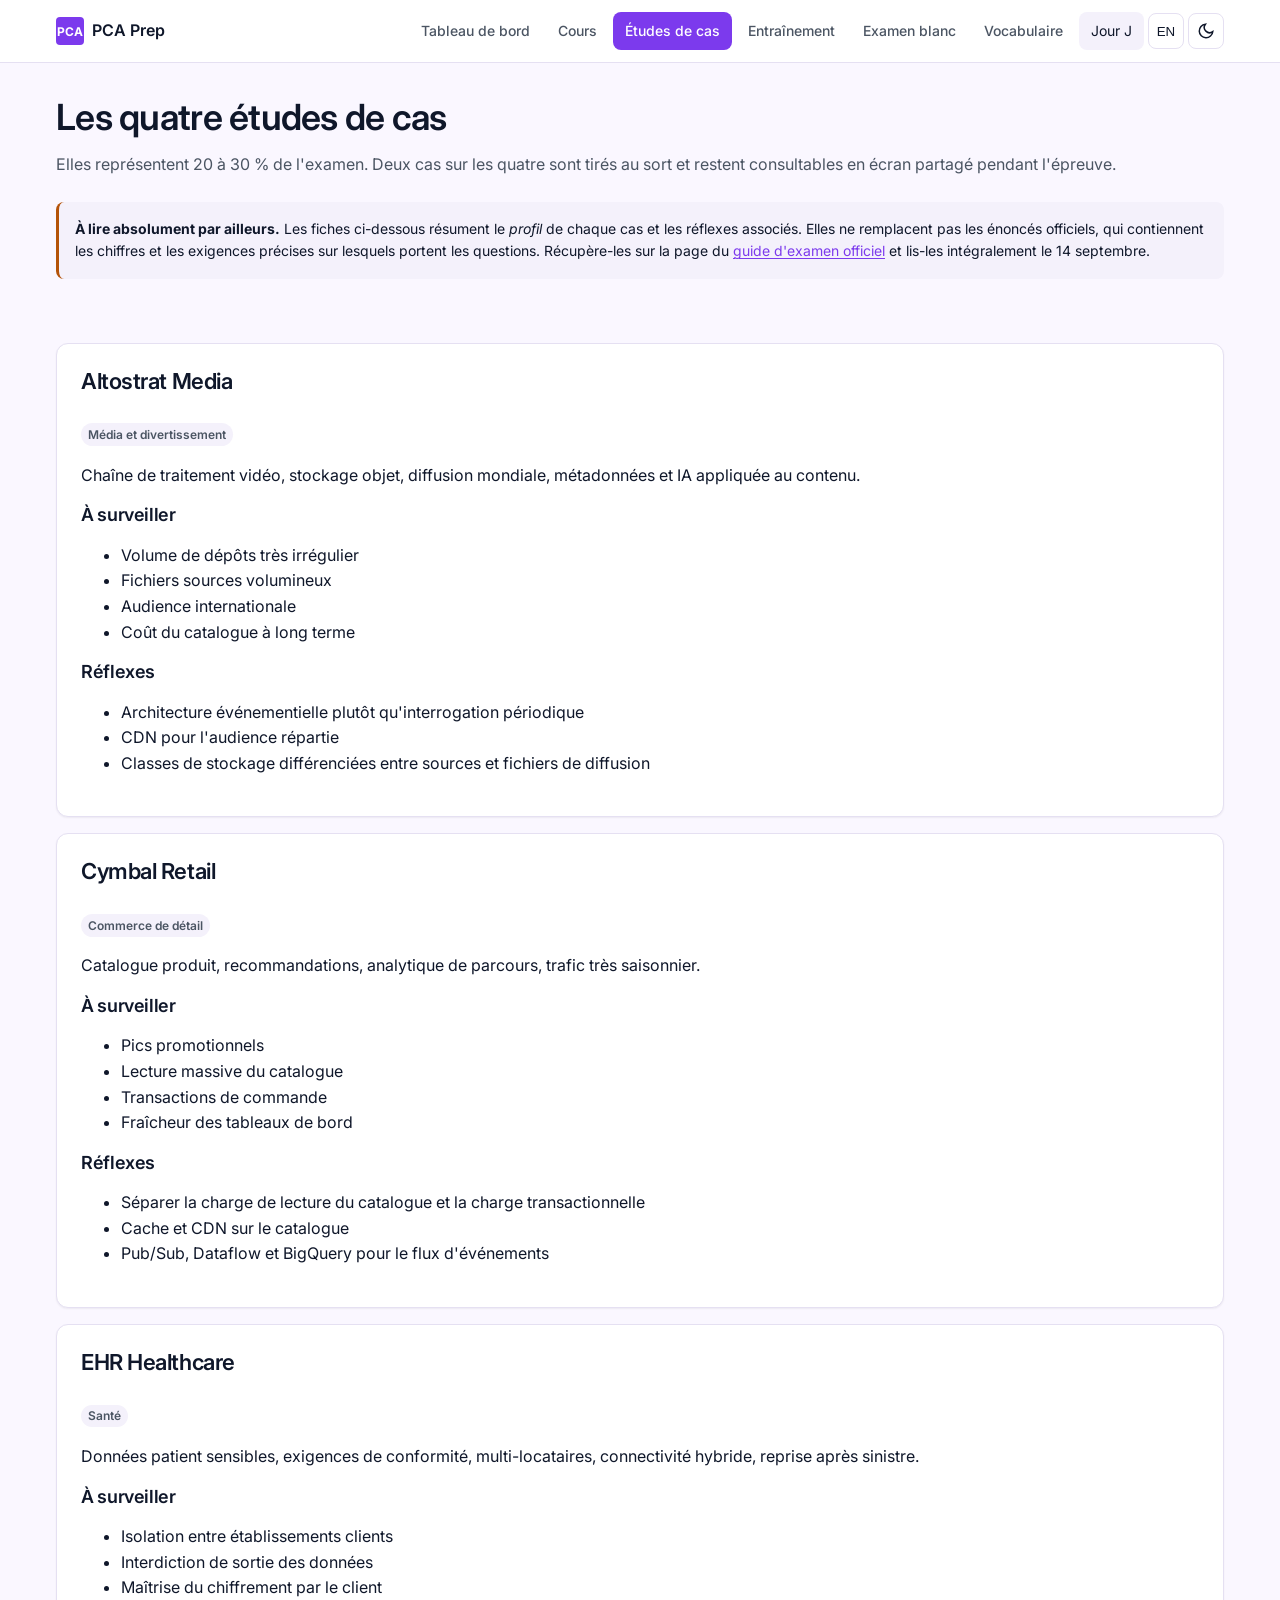
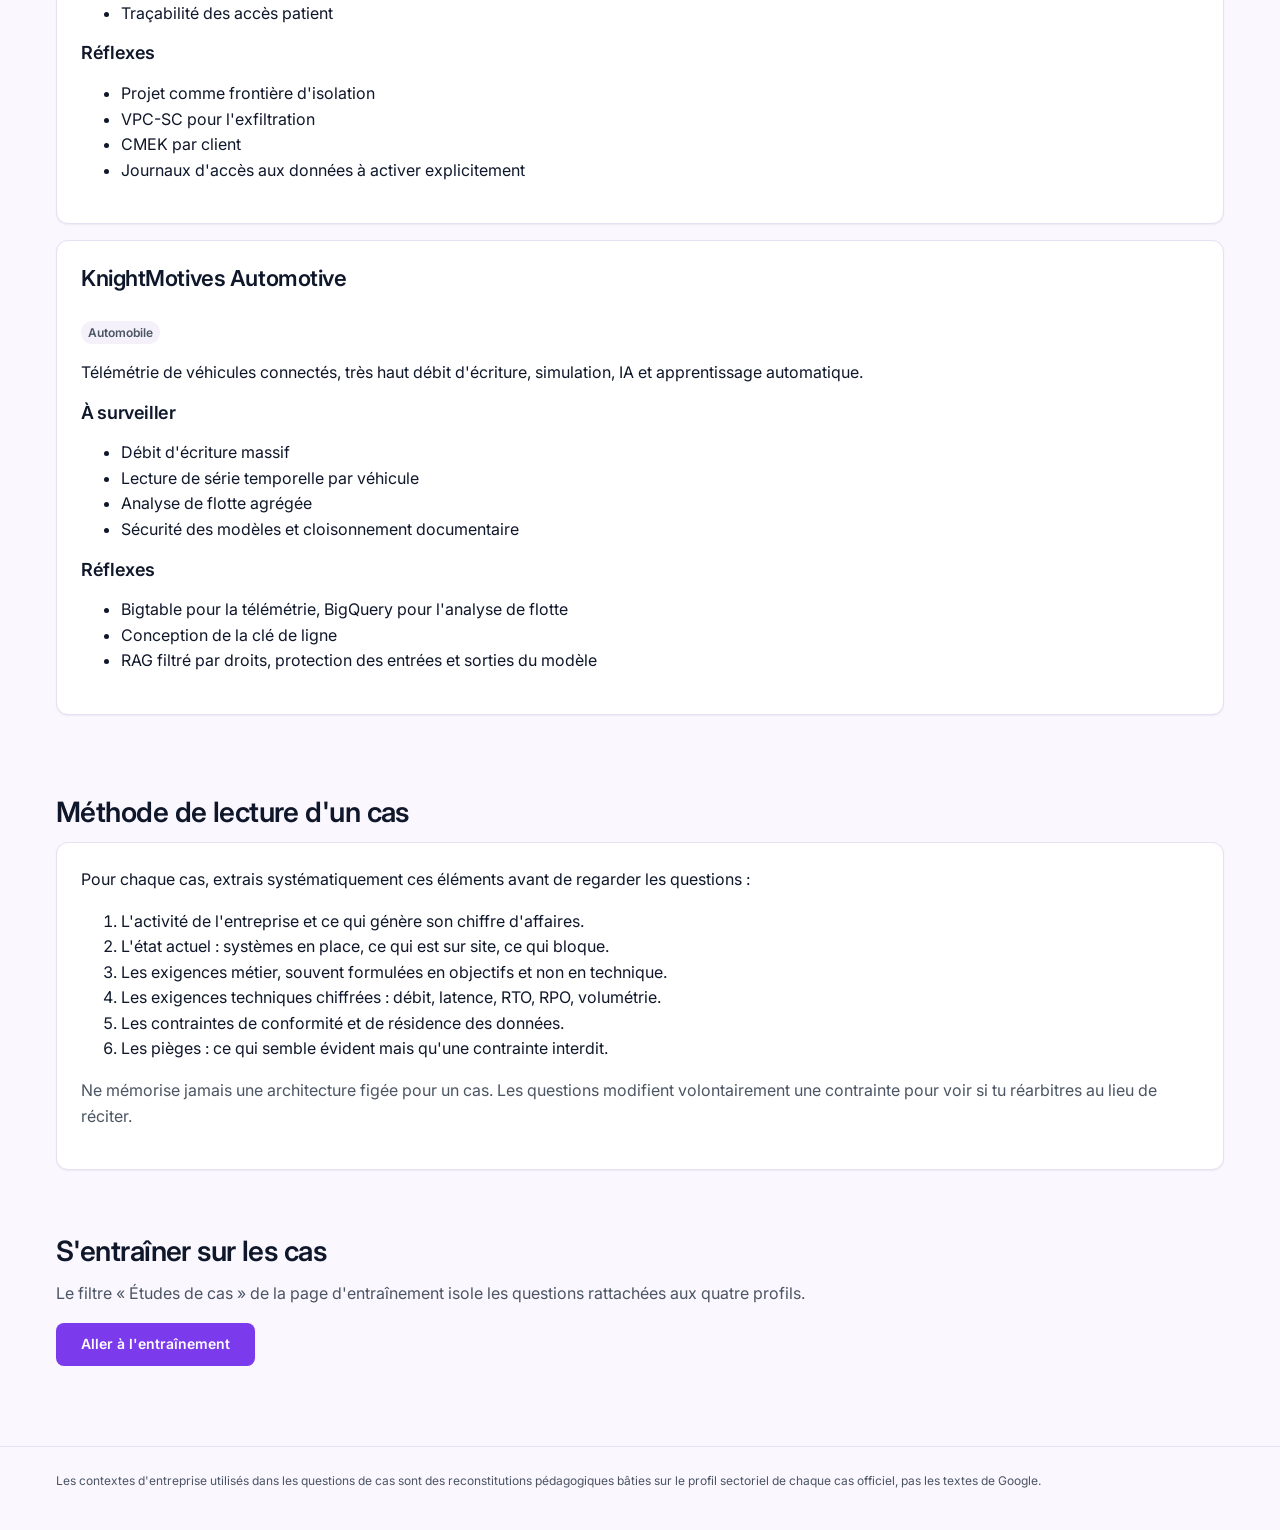
==== cas.html @ 99f2a823 "Site de préparation à la certification Google Cloud Professional Cloud Architect Site statique sans " ====
<!DOCTYPE html>
<html lang="fr" data-theme="light">
<head>
<meta charset="utf-8">
<meta name="viewport" content="width=device-width, initial-scale=1">
<title>PCA Prep — Études de cas</title>
<link rel="preconnect" href="https://fonts.googleapis.com">
<link rel="preconnect" href="https://fonts.gstatic.com" crossorigin>
<link rel="stylesheet" href="https://fonts.googleapis.com/css2?family=Inter:wght@400;500;600;700&display=swap">
<link rel="stylesheet" href="assets/css/style.css">
</head>
<body>
<a class="skip-link" href="#main">Aller au contenu</a>

<header class="site-header">
  <div class="site-header__inner">
    <a class="brand" href="index.html">
      <span class="brand__mark" aria-hidden="true">PCA</span>
      <span>PCA Prep</span>
    </a>
    <nav class="nav" aria-label="Navigation principale">
      <a href="index.html">Tableau de bord</a>
      <a href="cours.html">Cours</a>
      <a href="cas.html">Études de cas</a>
      <a href="quiz.html">Entraînement</a>
      <a href="examen.html">Examen blanc</a>
      <a href="vocabulaire.html">Vocabulaire</a>
      <span id="countdown" class="countdown" aria-live="polite"></span>
      <button id="langToggle" class="icon-btn" type="button" aria-label="Changer de langue">FR</button>
      <button id="themeToggle" class="icon-btn" type="button" aria-label="Changer de thème">
        <svg viewBox="0 0 24 24" fill="none" stroke="currentColor" stroke-width="2" aria-hidden="true">
          <path d="M21 12.8A9 9 0 1111.2 3a7 7 0 009.8 9.8z"/>
        </svg>
      </button>
    </nav>
  </div>
</header>

<main id="main" class="wrap">

  <section class="section">
    <div class="section__head">
      <h1>Les quatre études de cas</h1>
      <p class="muted">Elles représentent 20 à 30 % de l'examen. Deux cas sur les quatre sont tirés au sort et restent consultables en écran partagé pendant l'épreuve.</p>
    </div>

    <div class="alert alert--warn">
      <strong>À lire absolument par ailleurs.</strong> Les fiches ci-dessous résument le <em>profil</em> de chaque cas et les réflexes associés. Elles ne remplacent pas les énoncés officiels, qui contiennent les chiffres et les exigences précises sur lesquels portent les questions. Récupère-les sur la page du
      <a href="https://cloud.google.com/learn/certification/guides/professional-cloud-architect" rel="noopener noreferrer" target="_blank">guide d'examen officiel</a> et lis-les intégralement le 14 septembre.
    </div>
  </section>

  <section class="section">
    <div id="cases"></div>
  </section>

  <section class="section">
    <h2>Méthode de lecture d'un cas</h2>
    <div class="card stack">
      <p>Pour chaque cas, extrais systématiquement ces éléments avant de regarder les questions :</p>
      <ol>
        <li>L'activité de l'entreprise et ce qui génère son chiffre d'affaires.</li>
        <li>L'état actuel : systèmes en place, ce qui est sur site, ce qui bloque.</li>
        <li>Les exigences métier, souvent formulées en objectifs et non en technique.</li>
        <li>Les exigences techniques chiffrées : débit, latence, RTO, RPO, volumétrie.</li>
        <li>Les contraintes de conformité et de résidence des données.</li>
        <li>Les pièges : ce qui semble évident mais qu'une contrainte interdit.</li>
      </ol>
      <p class="muted">Ne mémorise jamais une architecture figée pour un cas. Les questions modifient volontairement une contrainte pour voir si tu réarbitres au lieu de réciter.</p>
    </div>
  </section>

  <section class="section">
    <h2>S'entraîner sur les cas</h2>
    <p class="muted">Le filtre « Études de cas » de la page d'entraînement isole les questions rattachées aux quatre profils.</p>
    <div class="btn-row">
      <a class="btn btn--primary" href="quiz.html">Aller à l'entraînement</a>
    </div>
  </section>

</main>

<footer class="site-footer">
  <div class="wrap">
    <p>Les contextes d'entreprise utilisés dans les questions de cas sont des reconstitutions pédagogiques bâties sur le profil sectoriel de chaque cas officiel, pas les textes de Google.</p>
  </div>
</footer>

<script src="data/content.js"></script>
<script src="assets/js/app.js"></script>
</body>
</html>
---- assets/css/style.css ----
/* ==========================================================================
   PCA Prep — Design system
   Style   : Minimalism & Swiss (enterprise / dashboard)
   Type    : Inter (fallback système pour usage hors ligne)
   Palette : violet d'étude + vert "correct" / rouge "incorrect"
   ========================================================================== */

/* ----- Tokens ----- */
:root {
  /* Couleurs sémantiques */
  --c-primary: #7c3aed;
  --c-primary-hover: #6d28d9;
  --c-on-primary: #ffffff;
  --c-accent: #059669;
  --c-on-accent: #ffffff;
  --c-danger: #dc2626;
  --c-on-danger: #ffffff;
  --c-warning: #b45309;

  --c-bg: #faf7ff;
  --c-fg: #0f172a;
  --c-card: #ffffff;
  --c-muted: #f4f1fb;
  --c-muted-fg: #4b5563;
  --c-border: #e5e0f2;
  --c-ring: #7c3aed;

  /* Échelle d'espacement (base 4) */
  --s-1: 0.25rem;
  --s-2: 0.5rem;
  --s-3: 0.75rem;
  --s-4: 1rem;
  --s-5: 1.5rem;
  --s-6: 2rem;
  --s-7: 3rem;

  /* Typographie */
  --font-sans: "Inter", ui-sans-serif, system-ui, -apple-system, "Segoe UI",
    Roboto, "Helvetica Neue", Arial, sans-serif;
  --font-mono: ui-monospace, "SFMono-Regular", "Menlo", "Consolas", monospace;

  --t-xs: 0.75rem;
  --t-sm: 0.875rem;
  --t-base: 1rem;
  --t-lg: 1.125rem;
  --t-xl: 1.375rem;
  --t-2xl: 1.75rem;
  --t-3xl: 2.25rem;

  /* Rayons & ombres (Swiss = discret) */
  --r-sm: 4px;
  --r-md: 8px;
  --r-lg: 12px;
  --shadow-sm: 0 1px 2px rgba(15, 23, 42, 0.06);
  --shadow-md: 0 2px 8px rgba(15, 23, 42, 0.08);

  --transition: 180ms cubic-bezier(0.4, 0, 0.2, 1);
  --maxw: 1200px;
}

/* Thème sombre */
:root[data-theme="dark"] {
  --c-primary: #a78bfa;
  --c-primary-hover: #c4b5fd;
  --c-on-primary: #1e1b31;
  --c-accent: #34d399;
  --c-on-accent: #052e22;
  --c-danger: #f87171;
  --c-on-danger: #2a0b0b;
  --c-warning: #fbbf24;

  --c-bg: #0e0d16;
  --c-fg: #ece9f5;
  --c-card: #171526;
  --c-muted: #1f1d31;
  --c-muted-fg: #a5a1b8;
  --c-border: #2c2942;
  --c-ring: #a78bfa;

  --shadow-sm: 0 1px 2px rgba(0, 0, 0, 0.5);
  --shadow-md: 0 2px 10px rgba(0, 0, 0, 0.55);
}

/* ----- Reset ----- */
*,
*::before,
*::after {
  box-sizing: border-box;
}

html {
  -webkit-text-size-adjust: 100%;
}

body {
  margin: 0;
  font-family: var(--font-sans);
  font-size: var(--t-base);
  line-height: 1.6;
  color: var(--c-fg);
  background: var(--c-bg);
  -webkit-font-smoothing: antialiased;
}

h1,
h2,
h3,
h4 {
  margin: 0 0 var(--s-3);
  line-height: 1.25;
  font-weight: 600;
  letter-spacing: -0.02em;
}

h1 { font-size: var(--t-3xl); }
h2 { font-size: var(--t-2xl); }
h3 { font-size: var(--t-xl); }
h4 { font-size: var(--t-lg); }

p { margin: 0 0 var(--s-4); }

a {
  color: var(--c-primary);
  text-decoration-thickness: 1px;
  text-underline-offset: 2px;
}

a:hover { color: var(--c-primary-hover); }

code {
  font-family: var(--font-mono);
  font-size: 0.9em;
  background: var(--c-muted);
  padding: 0.1em 0.35em;
  border-radius: var(--r-sm);
}

/* Focus visible — exigence d'accessibilité */
:focus-visible {
  outline: 2px solid var(--c-ring);
  outline-offset: 2px;
  border-radius: var(--r-sm);
}

/* ----- Utilitaires ----- */
.sr-only {
  position: absolute;
  width: 1px;
  height: 1px;
  padding: 0;
  margin: -1px;
  overflow: hidden;
  clip: rect(0, 0, 0, 0);
  white-space: nowrap;
  border: 0;
}

.skip-link {
  position: absolute;
  left: var(--s-4);
  top: -3rem;
  z-index: 100;
  background: var(--c-primary);
  color: var(--c-on-primary);
  padding: var(--s-2) var(--s-4);
  border-radius: var(--r-md);
  transition: top var(--transition);
}

.skip-link:focus { top: var(--s-4); }

.wrap {
  max-width: var(--maxw);
  margin: 0 auto;
  padding: 0 var(--s-4);
}

.stack > * + * { margin-top: var(--s-4); }
.muted { color: var(--c-muted-fg); }
.center { text-align: center; }
.nowrap { white-space: nowrap; }
.mono { font-family: var(--font-mono); }

/* ----- En-tête / navigation ----- */
.site-header {
  position: sticky;
  top: 0;
  z-index: 50;
  background: var(--c-card);
  border-bottom: 1px solid var(--c-border);
}

.site-header__inner {
  max-width: var(--maxw);
  margin: 0 auto;
  padding: var(--s-3) var(--s-4);
  display: flex;
  align-items: center;
  gap: var(--s-4);
}

.brand {
  display: flex;
  align-items: center;
  gap: var(--s-2);
  font-weight: 600;
  color: var(--c-fg);
  text-decoration: none;
  flex-shrink: 0;
}

.brand__mark {
  width: 28px;
  height: 28px;
  border-radius: var(--r-sm);
  background: var(--c-primary);
  color: var(--c-on-primary);
  display: grid;
  place-items: center;
  font-size: var(--t-xs);
  font-weight: 700;
}

.nav {
  display: flex;
  gap: var(--s-1);
  flex-wrap: wrap;
  margin-left: auto;
  align-items: center;
}

.nav a {
  padding: var(--s-2) var(--s-3);
  border-radius: var(--r-md);
  color: var(--c-muted-fg);
  text-decoration: none;
  font-size: var(--t-sm);
  font-weight: 500;
  transition: background var(--transition), color var(--transition);
}

.nav a:hover {
  background: var(--c-muted);
  color: var(--c-fg);
}

.nav a[aria-current="page"] {
  background: var(--c-primary);
  color: var(--c-on-primary);
}

/* ----- Compte à rebours ----- */
.countdown {
  display: flex;
  align-items: baseline;
  gap: var(--s-2);
  padding: var(--s-2) var(--s-3);
  background: var(--c-muted);
  border-radius: var(--r-md);
  font-size: var(--t-sm);
  white-space: nowrap;
}

.countdown__num {
  font-size: var(--t-lg);
  font-weight: 700;
  color: var(--c-primary);
  font-variant-numeric: tabular-nums;
}

/* ----- Boutons ----- */
.btn {
  display: inline-flex;
  align-items: center;
  justify-content: center;
  gap: var(--s-2);
  padding: var(--s-3) var(--s-5);
  border: 1px solid transparent;
  border-radius: var(--r-md);
  font-family: inherit;
  font-size: var(--t-sm);
  font-weight: 600;
  line-height: 1.2;
  cursor: pointer;
  text-decoration: none;
  transition: background var(--transition), border-color var(--transition),
    color var(--transition), transform var(--transition);
}

.btn:active { transform: translateY(1px); }

.btn--primary {
  background: var(--c-primary);
  color: var(--c-on-primary);
}
.btn--primary:hover {
  background: var(--c-primary-hover);
  color: var(--c-on-primary);
}

.btn--ghost {
  background: transparent;
  color: var(--c-fg);
  border-color: var(--c-border);
}
.btn--ghost:hover {
  background: var(--c-muted);
  color: var(--c-fg);
}

.btn--danger {
  background: transparent;
  color: var(--c-danger);
  border-color: var(--c-border);
}
.btn--danger:hover { background: var(--c-muted); }

.btn[disabled] {
  opacity: 0.5;
  cursor: not-allowed;
}

.btn--sm {
  padding: var(--s-2) var(--s-3);
  font-size: var(--t-xs);
}

.btn-row {
  display: flex;
  gap: var(--s-3);
  flex-wrap: wrap;
  align-items: center;
}

/* Bouton icône (thème) */
.icon-btn {
  display: grid;
  place-items: center;
  width: 36px;
  height: 36px;
  border: 1px solid var(--c-border);
  border-radius: var(--r-md);
  background: transparent;
  color: var(--c-fg);
  cursor: pointer;
  flex-shrink: 0;
  transition: background var(--transition);
}
.icon-btn:hover { background: var(--c-muted); }
.icon-btn svg { width: 18px; height: 18px; }

/* ----- Cartes & grilles ----- */
.card {
  background: var(--c-card);
  border: 1px solid var(--c-border);
  border-radius: var(--r-lg);
  padding: var(--s-5);
  box-shadow: var(--shadow-sm);
}

.card--flush { padding: 0; overflow: hidden; }

.grid {
  display: grid;
  gap: var(--s-4);
}

.grid--2 { grid-template-columns: repeat(auto-fit, minmax(280px, 1fr)); }
.grid--3 { grid-template-columns: repeat(auto-fit, minmax(240px, 1fr)); }
.grid--4 { grid-template-columns: repeat(auto-fit, minmax(190px, 1fr)); }

/* ----- Statistiques ----- */
.stat {
  background: var(--c-card);
  border: 1px solid var(--c-border);
  border-radius: var(--r-lg);
  padding: var(--s-4);
}

.stat__label {
  font-size: var(--t-xs);
  text-transform: uppercase;
  letter-spacing: 0.06em;
  color: var(--c-muted-fg);
  font-weight: 600;
  margin-bottom: var(--s-1);
}

.stat__value {
  font-size: var(--t-2xl);
  font-weight: 700;
  line-height: 1.1;
  font-variant-numeric: tabular-nums;
}

.stat__hint {
  font-size: var(--t-xs);
  color: var(--c-muted-fg);
  margin-top: var(--s-1);
}

/* ----- Barre de progression ----- */
.bar {
  height: 8px;
  background: var(--c-muted);
  border-radius: 999px;
  overflow: hidden;
}

.bar__fill {
  height: 100%;
  background: var(--c-primary);
  border-radius: 999px;
  transition: width 400ms ease;
}

.bar__fill--accent { background: var(--c-accent); }
.bar__fill--danger { background: var(--c-danger); }

/* ----- Badges ----- */
.badge {
  display: inline-block;
  padding: 0.15em 0.6em;
  border-radius: 999px;
  font-size: var(--t-xs);
  font-weight: 600;
  background: var(--c-muted);
  color: var(--c-muted-fg);
  white-space: nowrap;
}

.badge--primary { background: var(--c-primary); color: var(--c-on-primary); }
.badge--accent { background: var(--c-accent); color: var(--c-on-accent); }
.badge--danger { background: var(--c-danger); color: var(--c-on-danger); }

/* ----- Tableaux ----- */
.table-scroll {
  overflow-x: auto;
  border: 1px solid var(--c-border);
  border-radius: var(--r-lg);
}

table {
  width: 100%;
  border-collapse: collapse;
  font-size: var(--t-sm);
}

th,
td {
  padding: var(--s-3);
  text-align: left;
  border-bottom: 1px solid var(--c-border);
  vertical-align: top;
}

th {
  background: var(--c-muted);
  font-weight: 600;
  white-space: nowrap;
}

tbody tr:last-child td { border-bottom: 0; }

/* ----- Quiz ----- */
.q-meta {
  display: flex;
  gap: var(--s-3);
  align-items: center;
  flex-wrap: wrap;
  margin-bottom: var(--s-4);
  font-size: var(--t-sm);
  color: var(--c-muted-fg);
}

.q-scenario {
  background: var(--c-muted);
  border-left: 3px solid var(--c-primary);
  border-radius: var(--r-md);
  padding: var(--s-4);
  margin-bottom: var(--s-4);
  font-size: var(--t-sm);
}

.q-stem {
  font-size: var(--t-lg);
  font-weight: 600;
  margin-bottom: var(--s-5);
}

.options {
  list-style: none;
  margin: 0 0 var(--s-5);
  padding: 0;
  display: grid;
  gap: var(--s-3);
}

.option {
  display: flex;
  gap: var(--s-3);
  align-items: flex-start;
  width: 100%;
  padding: var(--s-4);
  background: var(--c-card);
  border: 1px solid var(--c-border);
  border-radius: var(--r-md);
  font-family: inherit;
  font-size: var(--t-sm);
  line-height: 1.55;
  color: var(--c-fg);
  text-align: left;
  cursor: pointer;
  transition: border-color var(--transition), background var(--transition);
}

.option:hover:not([disabled]) {
  border-color: var(--c-primary);
  background: var(--c-muted);
}

.option[disabled] { cursor: default; }

.option__key {
  flex-shrink: 0;
  width: 26px;
  height: 26px;
  display: grid;
  place-items: center;
  border-radius: var(--r-sm);
  background: var(--c-muted);
  font-weight: 700;
  font-size: var(--t-xs);
}

.option--selected {
  border-color: var(--c-primary);
  background: var(--c-muted);
}
.option--selected .option__key {
  background: var(--c-primary);
  color: var(--c-on-primary);
}

.option--correct {
  border-color: var(--c-accent);
  background: color-mix(in srgb, var(--c-accent) 10%, var(--c-card));
}
.option--correct .option__key {
  background: var(--c-accent);
  color: var(--c-on-accent);
}

.option--wrong {
  border-color: var(--c-danger);
  background: color-mix(in srgb, var(--c-danger) 10%, var(--c-card));
}
.option--wrong .option__key {
  background: var(--c-danger);
  color: var(--c-on-danger);
}

/* Repli si color-mix non supporté */
@supports not (color: color-mix(in srgb, red 10%, blue)) {
  .option--correct { background: var(--c-muted); }
  .option--wrong { background: var(--c-muted); }
}

/* ----- Explication ----- */
.explain {
  border: 1px solid var(--c-border);
  border-radius: var(--r-md);
  padding: var(--s-4);
  margin-bottom: var(--s-5);
  background: var(--c-muted);
  font-size: var(--t-sm);
}

.explain__verdict {
  font-weight: 700;
  margin-bottom: var(--s-2);
  display: flex;
  align-items: center;
  gap: var(--s-2);
}

.explain__verdict--ok { color: var(--c-accent); }
.explain__verdict--ko { color: var(--c-danger); }

.explain h4 {
  font-size: var(--t-sm);
  text-transform: uppercase;
  letter-spacing: 0.05em;
  color: var(--c-muted-fg);
  margin: var(--s-4) 0 var(--s-2);
}

.explain ul { margin: 0; padding-left: var(--s-5); }
.explain li + li { margin-top: var(--s-2); }

.keyword {
  background: color-mix(in srgb, var(--c-primary) 18%, transparent);
  padding: 0.05em 0.3em;
  border-radius: var(--r-sm);
  font-weight: 600;
}

/* ----- Minuteur d'examen ----- */
.exam-bar {
  position: sticky;
  top: 61px;
  z-index: 40;
  display: flex;
  align-items: center;
  gap: var(--s-4);
  flex-wrap: wrap;
  padding: var(--s-3) var(--s-4);
  background: var(--c-card);
  border: 1px solid var(--c-border);
  border-radius: var(--r-lg);
  margin-bottom: var(--s-5);
  box-shadow: var(--shadow-sm);
}

.timer {
  font-family: var(--font-mono);
  font-size: var(--t-xl);
  font-weight: 700;
  font-variant-numeric: tabular-nums;
}

.timer--warn { color: var(--c-warning); }
.timer--critical { color: var(--c-danger); }

/* Grille de navigation des questions */
.qnav {
  display: flex;
  gap: var(--s-1);
  flex-wrap: wrap;
}

.qnav__item {
  width: 32px;
  height: 32px;
  display: grid;
  place-items: center;
  border: 1px solid var(--c-border);
  border-radius: var(--r-sm);
  background: var(--c-card);
  color: var(--c-muted-fg);
  font-size: var(--t-xs);
  font-weight: 600;
  cursor: pointer;
  font-family: inherit;
  transition: background var(--transition);
}

.qnav__item:hover { background: var(--c-muted); }

.qnav__item--answered {
  background: var(--c-primary);
  color: var(--c-on-primary);
  border-color: var(--c-primary);
}

.qnav__item--flagged {
  border-color: var(--c-warning);
  border-width: 2px;
}

.qnav__item--current {
  outline: 2px solid var(--c-ring);
  outline-offset: 1px;
}

/* ----- Flashcards ----- */
.flashcard {
  min-height: 240px;
  display: grid;
  place-items: center;
  text-align: center;
  padding: var(--s-6);
  background: var(--c-card);
  border: 1px solid var(--c-border);
  border-radius: var(--r-lg);
  cursor: pointer;
  box-shadow: var(--shadow-md);
}

.flashcard__term {
  font-size: var(--t-2xl);
  font-weight: 700;
}

.flashcard__hint {
  font-size: var(--t-xs);
  color: var(--c-muted-fg);
  margin-top: var(--s-4);
}

/* ----- Planning ----- */
.day {
  border: 1px solid var(--c-border);
  border-radius: var(--r-lg);
  background: var(--c-card);
  overflow: hidden;
}

.day__head {
  display: flex;
  align-items: center;
  gap: var(--s-3);
  padding: var(--s-4);
  background: var(--c-muted);
  flex-wrap: wrap;
}

.day__title { font-weight: 700; }

.day__body { padding: var(--s-4); }

.day--today { border-color: var(--c-primary); border-width: 2px; }

.day--past { opacity: 0.6; }

.task {
  display: flex;
  gap: var(--s-3);
  align-items: flex-start;
  padding: var(--s-2) 0;
  font-size: var(--t-sm);
  cursor: pointer;
}

.task input {
  margin-top: 0.3em;
  width: 16px;
  height: 16px;
  accent-color: var(--c-primary);
  cursor: pointer;
  flex-shrink: 0;
}

.task--done > span { text-decoration: line-through; color: var(--c-muted-fg); }

/* ----- Accordéon ----- */
details {
  border: 1px solid var(--c-border);
  border-radius: var(--r-md);
  background: var(--c-card);
  margin-bottom: var(--s-3);
}

summary {
  padding: var(--s-4);
  cursor: pointer;
  font-weight: 600;
  list-style: none;
}

summary::-webkit-details-marker { display: none; }

summary::before {
  content: "+";
  display: inline-block;
  width: 1.2em;
  font-weight: 700;
  color: var(--c-primary);
}

details[open] > summary::before { content: "\2212"; }

details > *:not(summary) {
  padding: 0 var(--s-4);
}

details > *:last-child { padding-bottom: var(--s-4); }

/* ----- Sections ----- */
.section { padding: var(--s-6) 0; }
.section__head { margin-bottom: var(--s-5); }

.page-title {
  display: flex;
  align-items: baseline;
  gap: var(--s-3);
  flex-wrap: wrap;
}

/* ----- Filtres ----- */
.filters {
  display: flex;
  gap: var(--s-2);
  flex-wrap: wrap;
  margin-bottom: var(--s-5);
}

.chip {
  padding: var(--s-2) var(--s-3);
  border: 1px solid var(--c-border);
  border-radius: 999px;
  background: var(--c-card);
  color: var(--c-muted-fg);
  font-family: inherit;
  font-size: var(--t-xs);
  font-weight: 600;
  cursor: pointer;
  transition: background var(--transition), color var(--transition);
}

.chip:hover { background: var(--c-muted); }

.chip[aria-pressed="true"] {
  background: var(--c-primary);
  color: var(--c-on-primary);
  border-color: var(--c-primary);
}

/* ----- Alertes ----- */
.alert {
  border-left: 3px solid var(--c-primary);
  background: var(--c-muted);
  padding: var(--s-4);
  border-radius: var(--r-md);
  font-size: var(--t-sm);
}

.alert--warn { border-left-color: var(--c-warning); }
.alert--danger { border-left-color: var(--c-danger); }

/* ----- Pied de page ----- */
.site-footer {
  border-top: 1px solid var(--c-border);
  margin-top: var(--s-7);
  padding: var(--s-5) 0;
  font-size: var(--t-xs);
  color: var(--c-muted-fg);
}

/* ----- Responsive ----- */
@media (max-width: 900px) {
  .site-header__inner { flex-wrap: wrap; }
  .nav { width: 100%; margin-left: 0; }
  .exam-bar { top: 0; }
}

@media (max-width: 640px) {
  :root { --t-3xl: 1.75rem; --t-2xl: 1.4rem; }
  .card { padding: var(--s-4); }
  .nav a { padding: var(--s-2); }
  .q-stem { font-size: var(--t-base); }
}

/* ----- Mouvement réduit ----- */
@media (prefers-reduced-motion: reduce) {
  *,
  *::before,
  *::after {
    animation-duration: 0.01ms !important;
    animation-iteration-count: 1 !important;
    transition-duration: 0.01ms !important;
    scroll-behavior: auto !important;
  }
}

/* ----- Impression ----- */
@media print {
  .site-header,
  .site-footer,
  .btn,
  .filters,
  .exam-bar { display: none !important; }
  body { background: #fff; color: #000; }
  .card { border: 1px solid #ccc; box-shadow: none; }
}
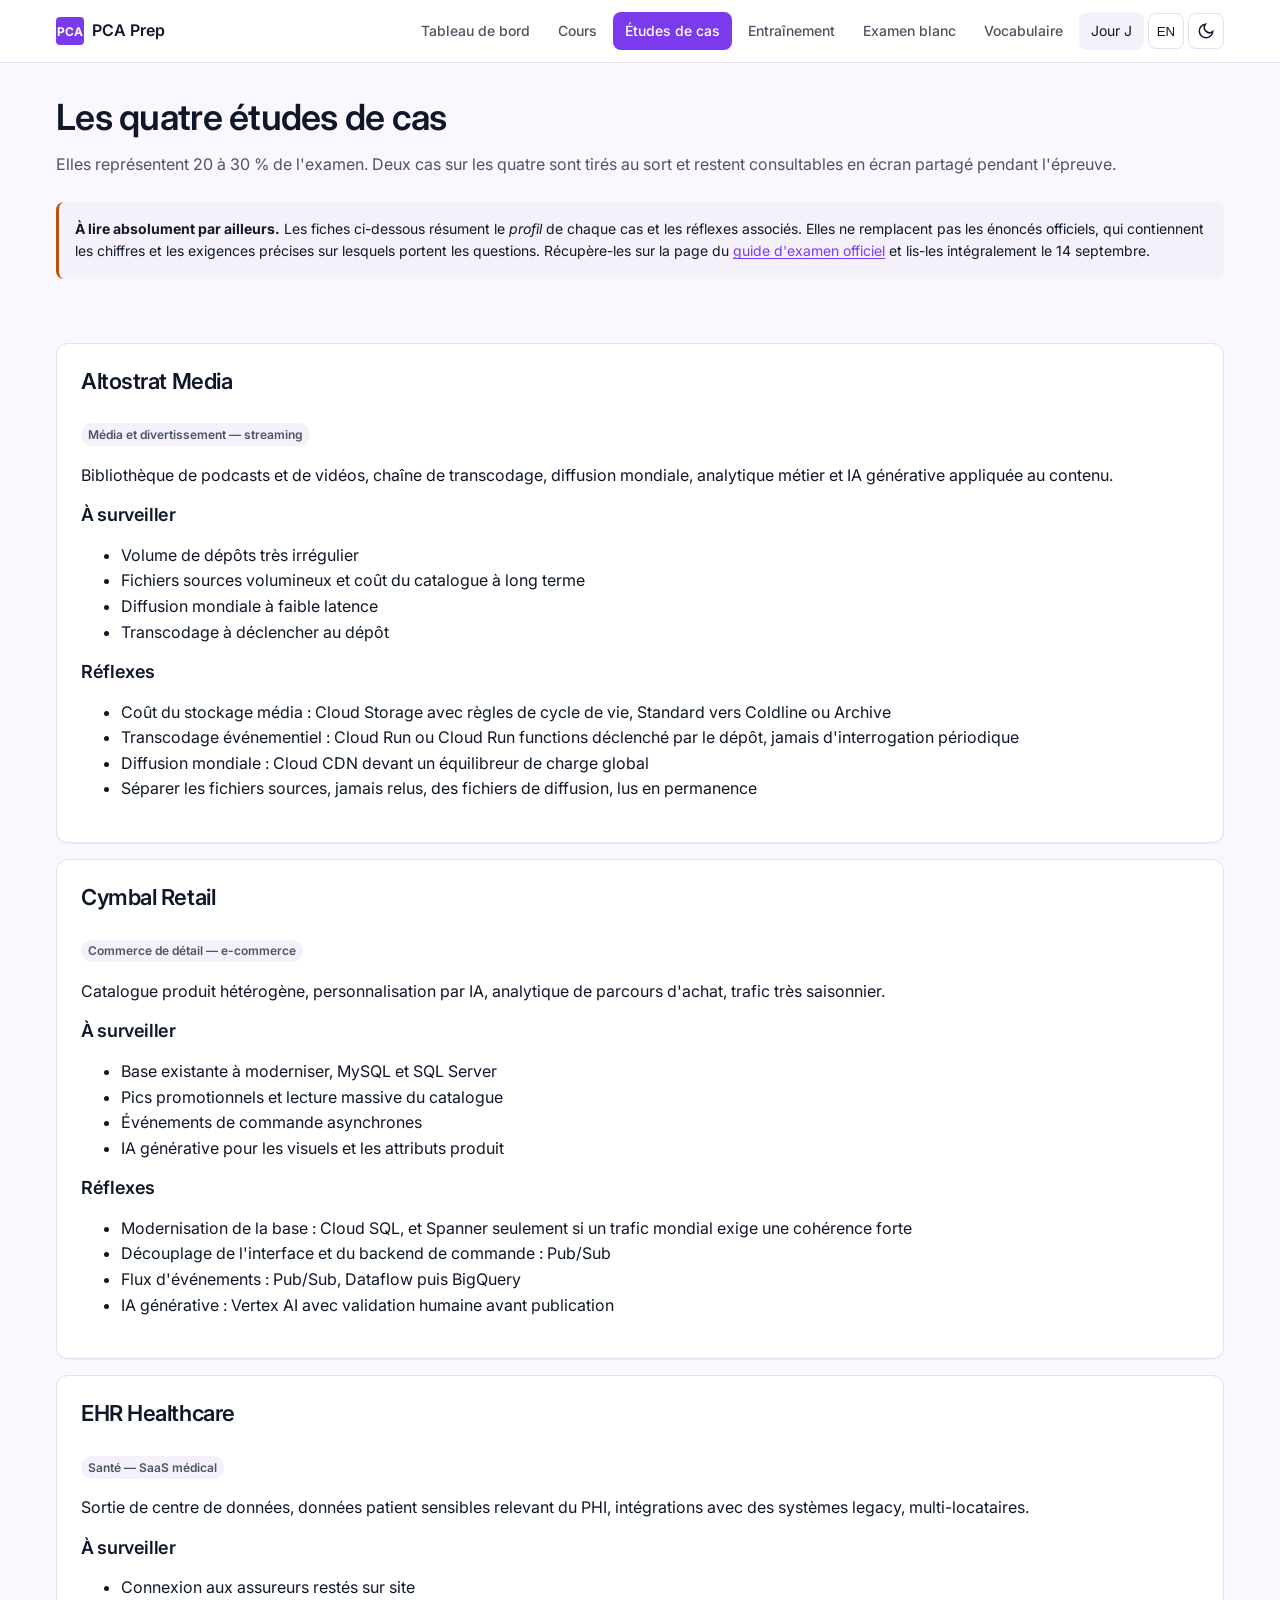
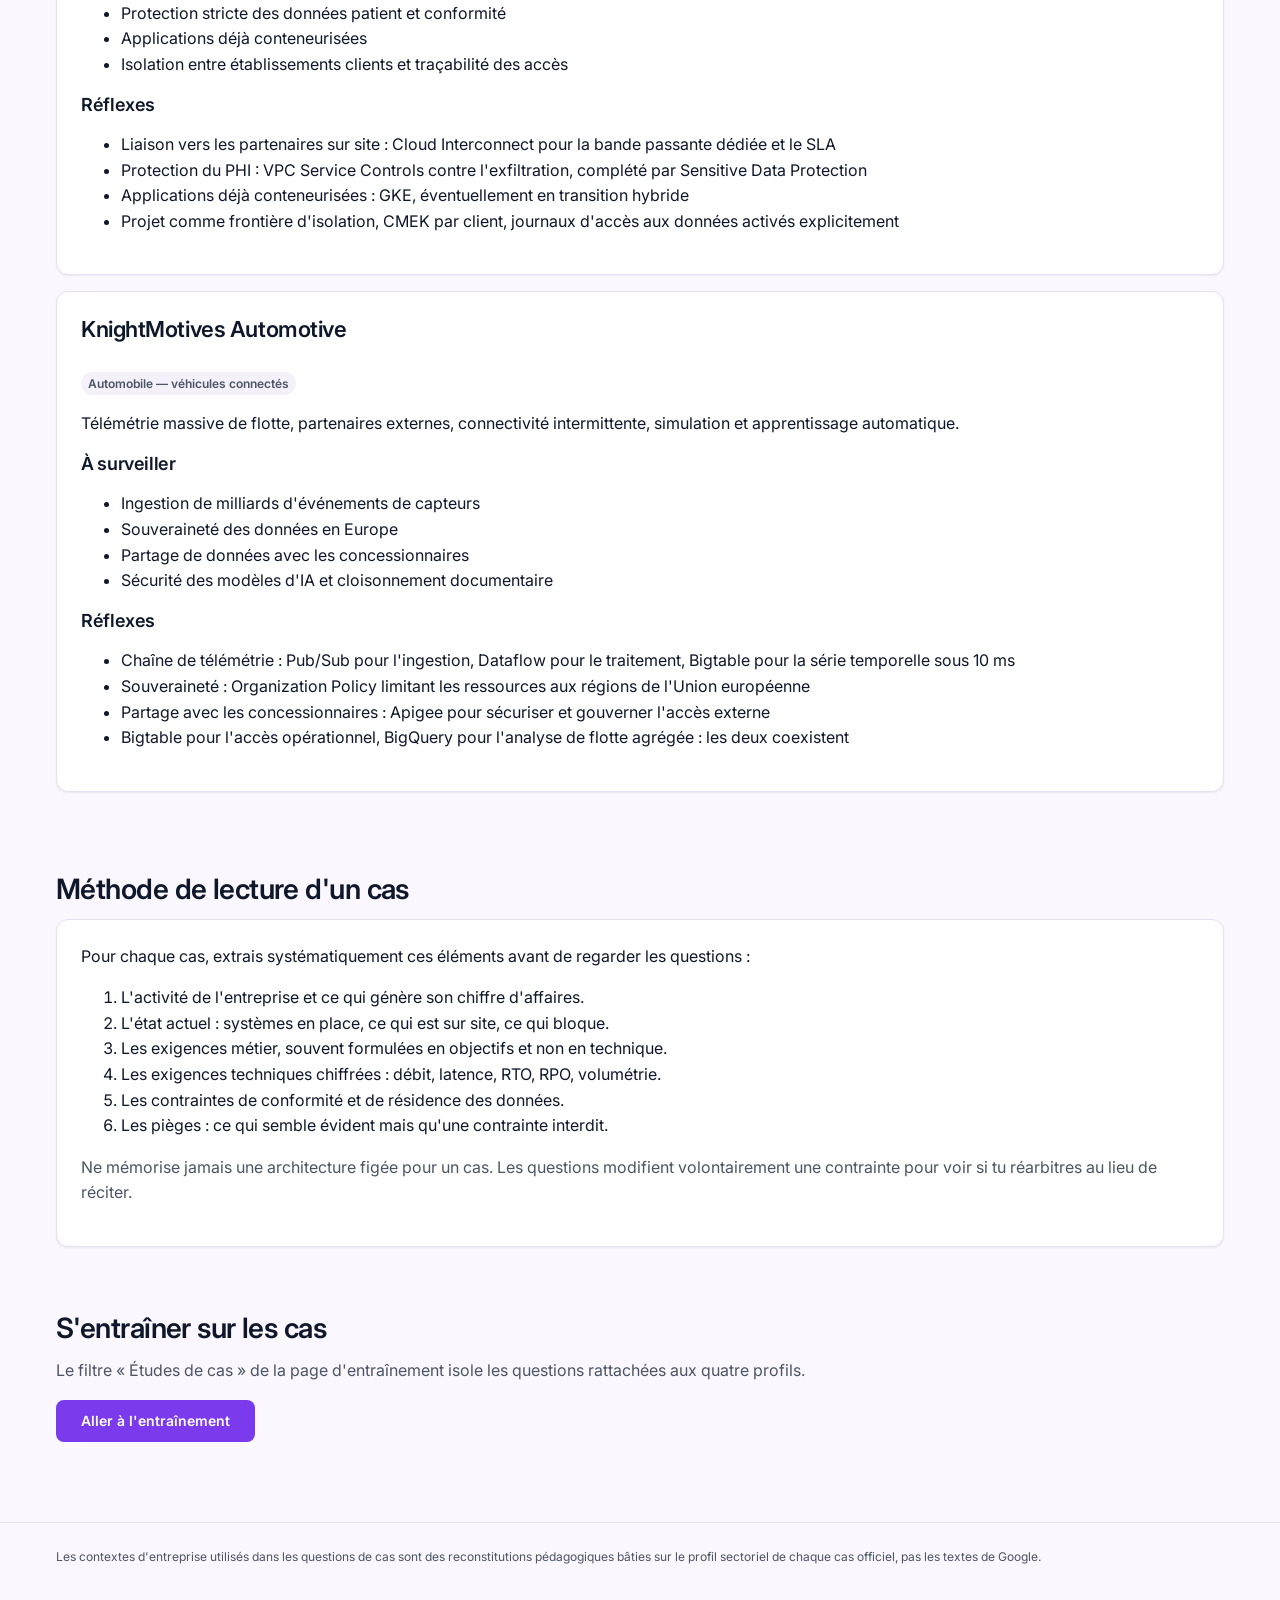
==== commit 6915b7b4: "Intégration du Strategic Playbook (AlloyDB, Apigee, SDP, CI/CD), nouvelles questions D7, favicons et" ====
--- a/cas.html
+++ b/cas.html
@@ -4,6 +4,11 @@
 <meta charset="utf-8">
 <meta name="viewport" content="width=device-width, initial-scale=1">
 <title>PCA Prep — Études de cas</title>
+<link rel="icon" href="assets/favicon.svg" type="image/svg+xml">
+<link rel="alternate icon" href="assets/favicon.ico" sizes="any">
+<link rel="apple-touch-icon" href="assets/apple-touch-icon.png">
+<meta name="theme-color" content="#7C3AED">
+<link rel="manifest" href="manifest.json">
 <link rel="preconnect" href="https://fonts.googleapis.com">
 <link rel="preconnect" href="https://fonts.gstatic.com" crossorigin>
 <link rel="stylesheet" href="https://fonts.googleapis.com/css2?family=Inter:wght@400;500;600;700&display=swap">
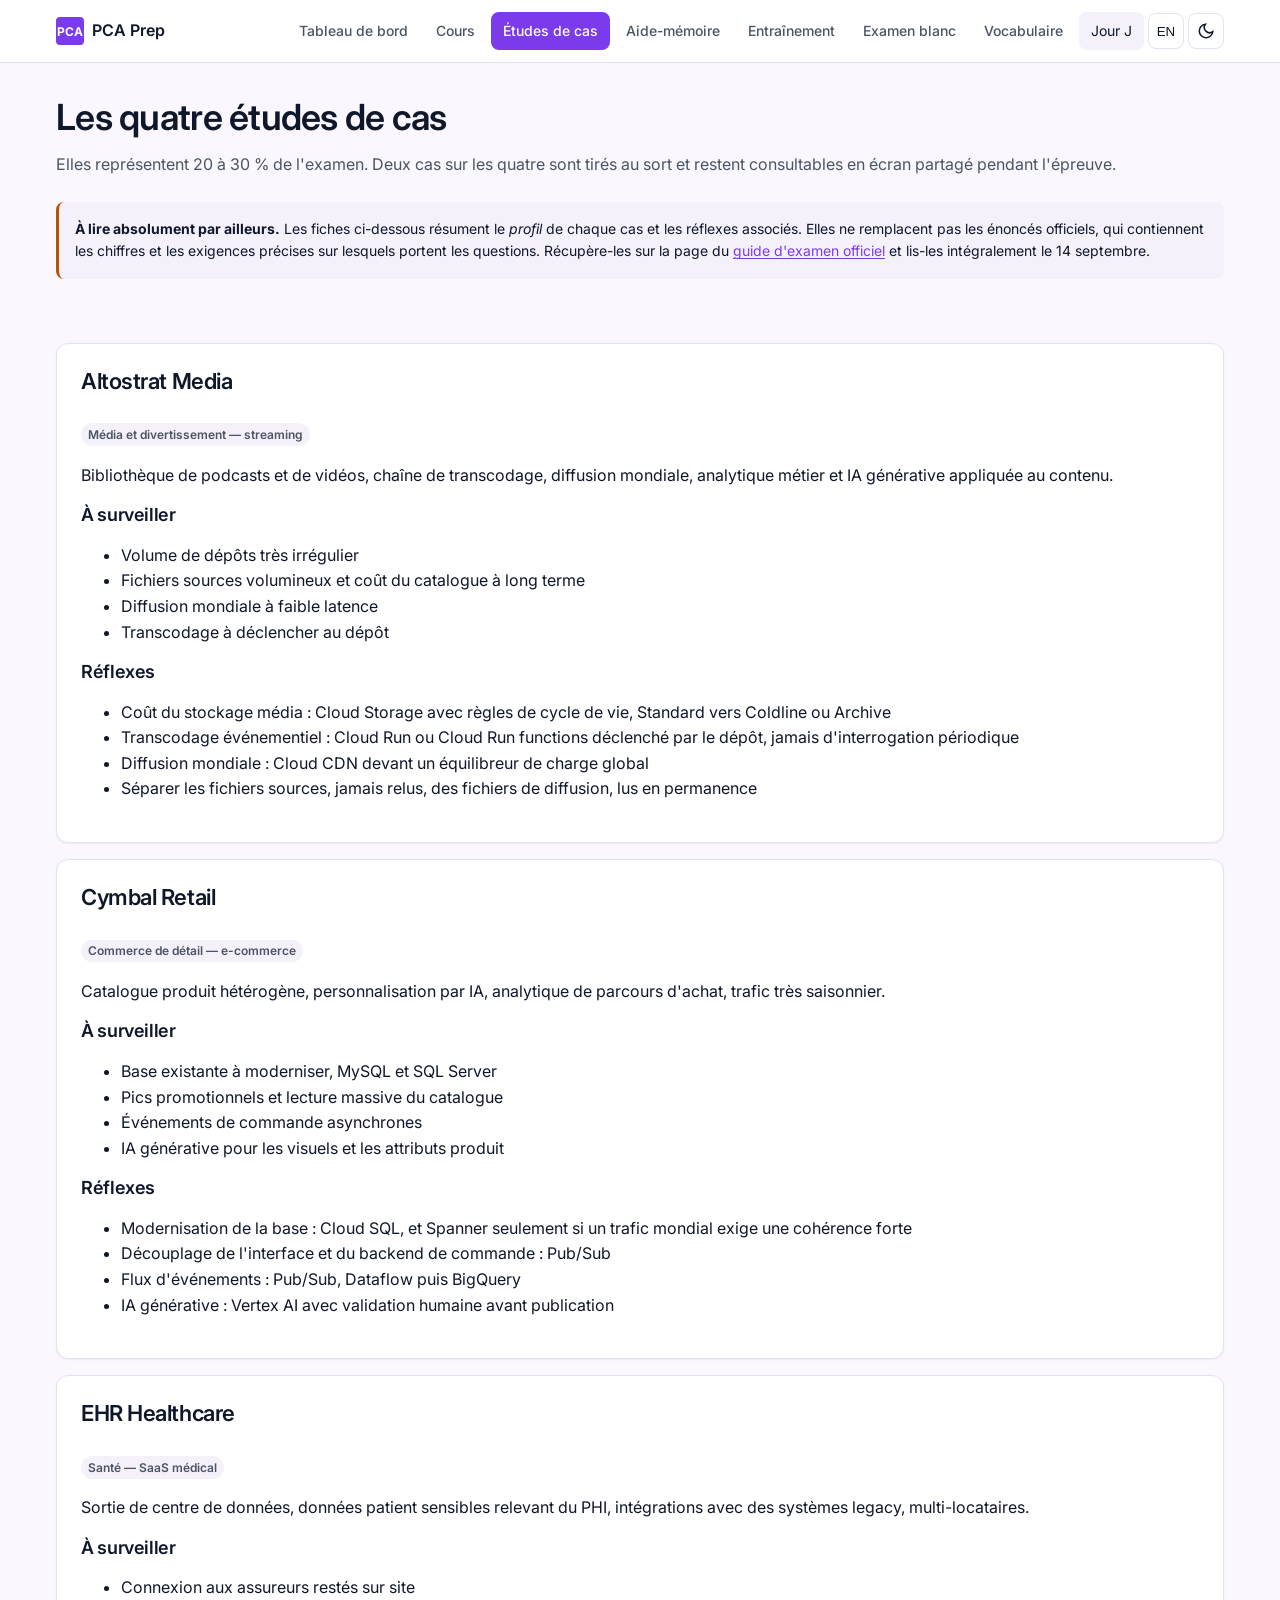
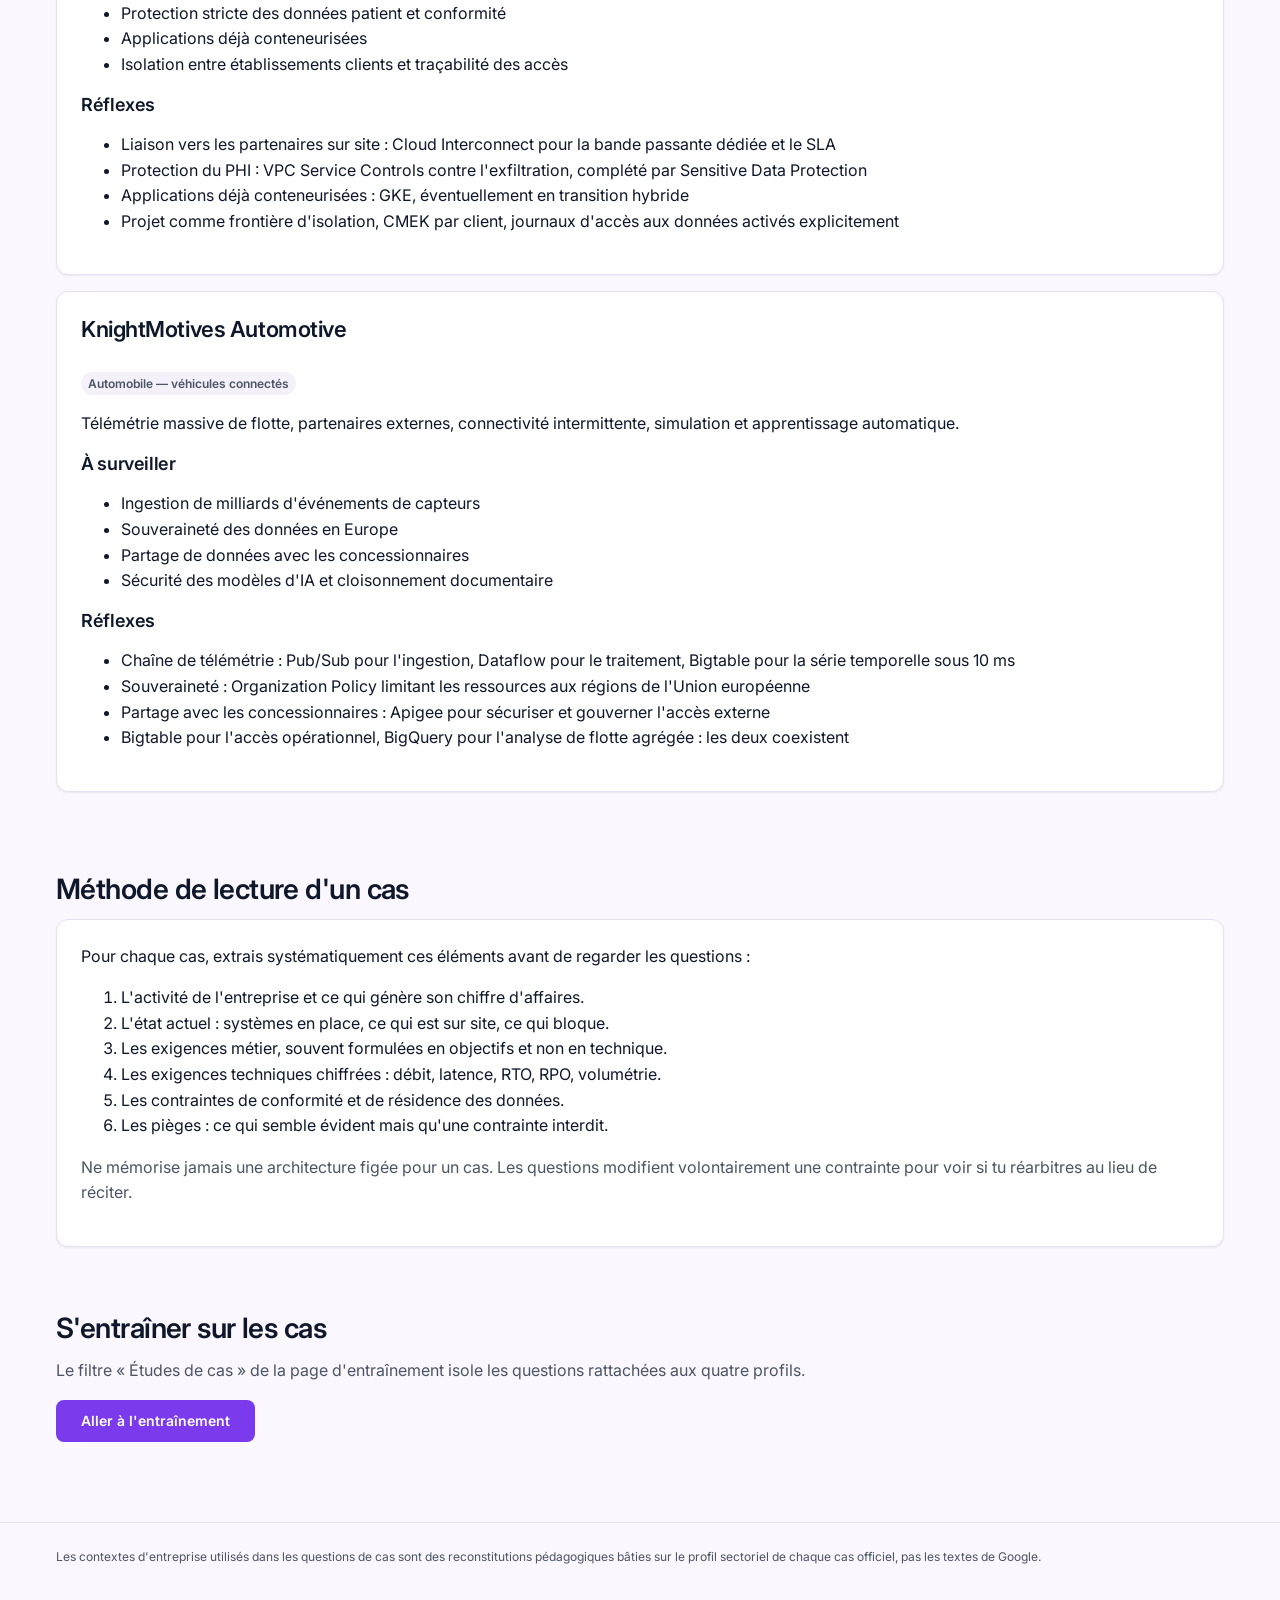
==== commit 16c85d44: "Enrichissement majeur : 26 nouvelles questions (D8), page Cheat Sheet imprimable A4, historique des " ====
--- a/cas.html
+++ b/cas.html
@@ -27,6 +27,7 @@
       <a href="index.html">Tableau de bord</a>
       <a href="cours.html">Cours</a>
       <a href="cas.html">Études de cas</a>
+      <a href="cheatsheet.html">Aide-mémoire</a>
       <a href="quiz.html">Entraînement</a>
       <a href="examen.html">Examen blanc</a>
       <a href="vocabulaire.html">Vocabulaire</a>
